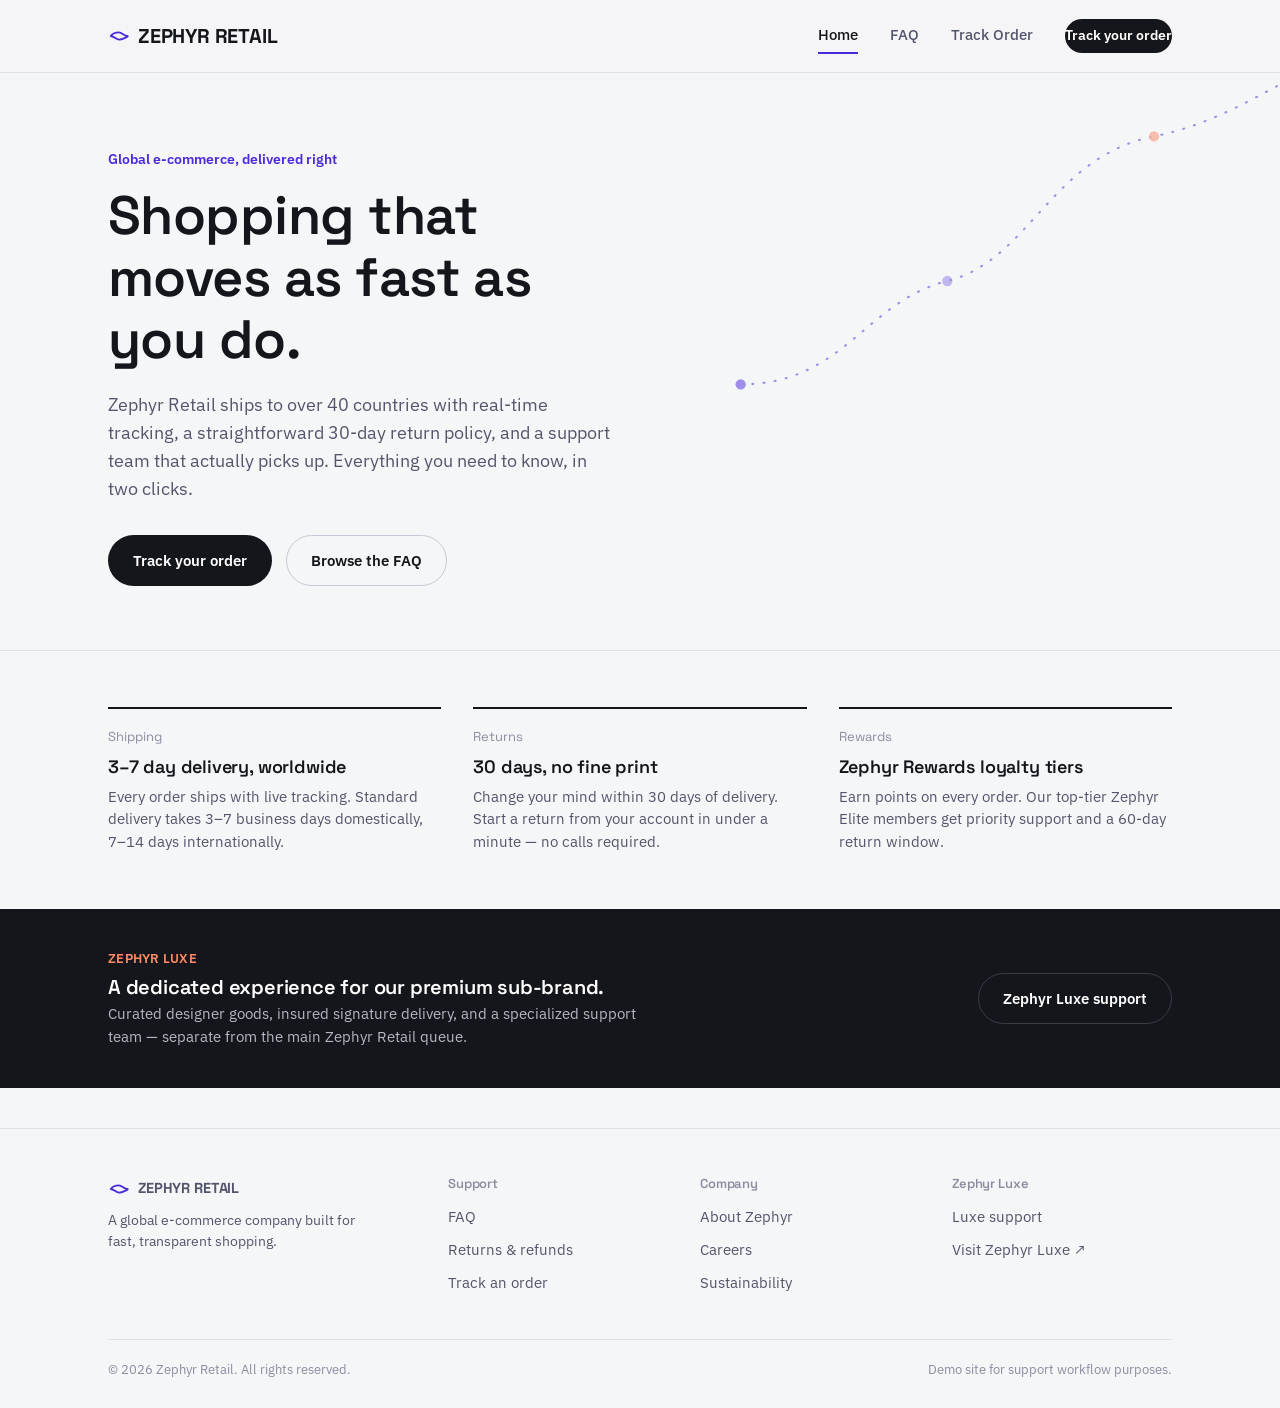
==== index.html @ 46181627 "Initial commit: Zephyr Retail demo site" ====
<!DOCTYPE html>
<html lang="en">
<head>
<meta charset="UTF-8">
<meta name="viewport" content="width=device-width, initial-scale=1.0">
<title>Zephyr Retail — Global Shopping, Tracked Every Step</title>
<meta name="description" content="Zephyr Retail is a global e-commerce company with fast worldwide shipping, a 30-day return policy, and real-time order tracking.">
<link rel="icon" href="data:image/svg+xml,<svg xmlns=%22http://www.w3.org/2000/svg%22 viewBox=%220 0 24 24%22><path d=%22M3 12c3-4 6-4 9-4s6 4 9 4-6 4-9 4-6-4-9-4z%22 fill=%22%234B2ADB%22/></svg>">
<link rel="preconnect" href="https://fonts.googleapis.com">
<link rel="preconnect" href="https://fonts.gstatic.com" crossorigin>
<link href="https://fonts.googleapis.com/css2?family=Space+Grotesk:wght@500;600;700&family=IBM+Plex+Sans:wght@400;500;600&display=swap" rel="stylesheet">
<link rel="stylesheet" href="styles.css">
</head>
<body>

<header class="site-header">
  <div class="wrap">
    <a href="index.html" class="logo">
      <svg viewBox="0 0 24 24" fill="none" xmlns="http://www.w3.org/2000/svg"><path d="M3 12c3-4 6-4 9-4s6 4 9 4-6 4-9 4-6-4-9-4z" stroke="#4B2ADB" stroke-width="2" stroke-linecap="round" stroke-linejoin="round"/></svg>
      ZEPHYR RETAIL
    </a>
    <nav class="nav-links">
      <a href="index.html" class="active">Home</a>
      <a href="faq.html">FAQ</a>
      <a href="track-order.html">Track Order</a>
      <a href="track-order.html" class="nav-cta">Track your order</a>
    </nav>
  </div>
</header>

<section class="hero">
  <svg class="hero-route" viewBox="0 0 600 400" fill="none" xmlns="http://www.w3.org/2000/svg" aria-hidden="true">
    <path d="M20 340C120 340 140 260 220 240C300 220 320 120 420 100C480 88 520 60 580 30" stroke="#4B2ADB" stroke-width="2" stroke-dasharray="1 10" stroke-linecap="round"/>
    <circle cx="20" cy="340" r="5" fill="#4B2ADB"/>
    <circle cx="220" cy="240" r="5" fill="#4B2ADB" opacity="0.6"/>
    <circle cx="420" cy="100" r="5" fill="#FF6A3D" opacity="0.8"/>
    <circle cx="580" cy="30" r="6" fill="#FF6A3D"/>
  </svg>
  <div class="wrap">
    <p class="eyebrow">Global e-commerce, delivered right</p>
    <h1>Shopping that moves as fast as you do.</h1>
    <p class="lede">Zephyr Retail ships to over 40 countries with real-time tracking, a straightforward 30-day return policy, and a support team that actually picks up. Everything you need to know, in two clicks.</p>
    <div class="btn-row">
      <a href="track-order.html" class="btn btn-primary">Track your order</a>
      <a href="faq.html" class="btn btn-ghost">Browse the FAQ</a>
    </div>
  </div>
</section>

<section class="value-strip">
  <div class="wrap">
    <div class="value-grid">
      <div class="value-card">
        <div class="num">Shipping</div>
        <h3>3–7 day delivery, worldwide</h3>
        <p>Every order ships with live tracking. Standard delivery takes 3–7 business days domestically, 7–14 days internationally.</p>
      </div>
      <div class="value-card">
        <div class="num">Returns</div>
        <h3>30 days, no fine print</h3>
        <p>Change your mind within 30 days of delivery. Start a return from your account in under a minute — no calls required.</p>
      </div>
      <div class="value-card">
        <div class="num">Rewards</div>
        <h3>Zephyr Rewards loyalty tiers</h3>
        <p>Earn points on every order. Our top-tier Zephyr Elite members get priority support and a 60-day return window.</p>
      </div>
    </div>
  </div>
</section>

<section class="luxe-strip">
  <div class="wrap">
    <div>
      <span class="luxe-tag">ZEPHYR LUXE</span>
      <h2>A dedicated experience for our premium sub-brand.</h2>
      <p>Curated designer goods, insured signature delivery, and a specialized support team — separate from the main Zephyr Retail queue.</p>
    </div>
    <a href="faq.html#luxe" class="btn btn-ghost" style="border-color:#3A3B47;color:#fff;">Zephyr Luxe support</a>
  </div>
</section>

<footer class="site-footer">
  <div class="wrap">
    <div class="footer-grid">
      <div>
        <a href="index.html" class="logo" style="margin-bottom:10px;">
          <svg viewBox="0 0 24 24" fill="none" xmlns="http://www.w3.org/2000/svg"><path d="M3 12c3-4 6-4 9-4s6 4 9 4-6 4-9 4-6-4-9-4z" stroke="#4B2ADB" stroke-width="2" stroke-linecap="round" stroke-linejoin="round"/></svg>
          ZEPHYR RETAIL
        </a>
        <p style="font-size:14px;max-width:32ch;">A global e-commerce company built for fast, transparent shopping.</p>
      </div>
      <div>
        <h4>Support</h4>
        <ul>
          <li><a href="faq.html">FAQ</a></li>
          <li><a href="faq.html#returns">Returns &amp; refunds</a></li>
          <li><a href="track-order.html">Track an order</a></li>
        </ul>
      </div>
      <div>
        <h4>Company</h4>
        <ul>
          <li><a href="#">About Zephyr</a></li>
          <li><a href="#">Careers</a></li>
          <li><a href="#">Sustainability</a></li>
        </ul>
      </div>
      <div>
        <h4>Zephyr Luxe</h4>
        <ul>
          <li><a href="faq.html#luxe">Luxe support</a></li>
          <li><a href="#">Visit Zephyr Luxe ↗</a></li>
        </ul>
      </div>
    </div>
    <div class="footer-bottom">
      <span>© 2026 Zephyr Retail. All rights reserved.</span>
      <span>Demo site for support workflow purposes.</span>
    </div>
  </div>
</footer>

</body>
</html>
---- styles.css ----
/* ============================================================
   Zephyr Retail — shared stylesheet
   ============================================================ */

:root {
  --bg: #F5F6F8;
  --bg-raised: #FFFFFF;
  --ink: #15161C;
  --ink-soft: #53566B;
  --ink-faint: #8A8DA0;
  --brand: #4B2ADB;
  --brand-dark: #341FA0;
  --brand-tint: #EDE9FC;
  --accent: #FF6A3D;
  --accent-tint: #FFE9E0;
  --success: #1E9169;
  --success-tint: #E4F5EE;
  --warn: #C97A00;
  --warn-tint: #FBF0DC;
  --line: #E2E1EA;
  --line-strong: #C9C8D6;
  --shadow: 0 1px 2px rgba(21, 22, 28, 0.04);
  --radius: 10px;
  --max: 1120px;
}

* { box-sizing: border-box; }

html { scroll-behavior: smooth; }

body {
  margin: 0;
  background: var(--bg);
  color: var(--ink);
  font-family: "IBM Plex Sans", -apple-system, BlinkMacSystemFont, "Segoe UI", sans-serif;
  font-size: 16px;
  line-height: 1.55;
  -webkit-font-smoothing: antialiased;
}

h1, h2, h3, h4 {
  font-family: "Space Grotesk", "IBM Plex Sans", sans-serif;
  font-weight: 600;
  line-height: 1.15;
  margin: 0 0 0.5em 0;
  letter-spacing: -0.01em;
}

p { margin: 0 0 1em 0; max-width: 62ch; color: var(--ink-soft); }

a { color: var(--brand); text-decoration: none; }
a:hover { text-decoration: underline; }

img, svg { display: block; max-width: 100%; }

button, input {
  font-family: inherit;
  font-size: inherit;
}

:focus-visible {
  outline: 2px solid var(--brand);
  outline-offset: 2px;
}

.wrap {
  max-width: var(--max);
  margin: 0 auto;
  padding: 0 28px;
}

/* ---------- Header ---------- */

.site-header {
  position: sticky;
  top: 0;
  z-index: 50;
  background: rgba(245, 246, 248, 0.9);
  backdrop-filter: blur(8px);
  border-bottom: 1px solid var(--line);
}

.site-header .wrap {
  display: flex;
  align-items: center;
  justify-content: space-between;
  height: 72px;
}

.logo {
  display: flex;
  align-items: center;
  gap: 8px;
  font-family: "Space Grotesk", sans-serif;
  font-weight: 700;
  font-size: 20px;
  color: var(--ink);
  letter-spacing: -0.01em;
}

.logo:hover { text-decoration: none; }

.logo svg { width: 22px; height: 22px; }

.nav-links {
  display: flex;
  align-items: center;
  gap: 32px;
}

.nav-links a {
  color: var(--ink-soft);
  font-size: 14.5px;
  font-weight: 500;
  padding: 6px 0;
  border-bottom: 2px solid transparent;
}

.nav-links a:hover { text-decoration: none; color: var(--ink); }

.nav-links a.active {
  color: var(--ink);
  border-bottom-color: var(--brand);
}

.nav-cta {
  background: var(--ink);
  color: #fff !important;
  padding: 9px 18px;
  border-radius: 100px;
  font-size: 14px !important;
  font-weight: 600 !important;
  border-bottom: none !important;
}

.nav-cta:hover { background: var(--brand); text-decoration: none !important; }

/* ---------- Hero ---------- */

.hero {
  position: relative;
  padding: 76px 0 64px;
  overflow: hidden;
}

.hero-route {
  position: absolute;
  right: -60px;
  top: -40px;
  width: 620px;
  max-width: 60vw;
  opacity: 0.5;
  pointer-events: none;
}

.eyebrow {
  color: var(--brand);
  font-weight: 600;
  font-size: 14px;
  margin-bottom: 14px;
}

.hero h1 {
  font-size: clamp(34px, 5vw, 54px);
  max-width: 15ch;
  margin-bottom: 20px;
}

.hero .lede {
  font-size: 18px;
  max-width: 46ch;
  color: var(--ink-soft);
  margin-bottom: 32px;
}

.btn-row { display: flex; gap: 14px; flex-wrap: wrap; }

.btn {
  display: inline-flex;
  align-items: center;
  gap: 8px;
  padding: 13px 24px;
  border-radius: 100px;
  font-weight: 600;
  font-size: 15px;
  border: 1px solid transparent;
  cursor: pointer;
}

.btn:hover { text-decoration: none; }

.btn-primary { background: var(--ink); color: #fff; }
.btn-primary:hover { background: var(--brand); }

.btn-ghost { background: transparent; color: var(--ink); border-color: var(--line-strong); }
.btn-ghost:hover { border-color: var(--ink); background: var(--bg-raised); }

/* ---------- Value strip ---------- */

.value-strip {
  border-top: 1px solid var(--line);
  padding: 56px 0;
}

.value-grid {
  display: grid;
  grid-template-columns: repeat(3, 1fr);
  gap: 32px;
}

.value-card { border-top: 2px solid var(--ink); padding-top: 18px; }

.value-card .num {
  font-family: "Space Grotesk", sans-serif;
  font-size: 13px;
  color: var(--ink-faint);
  margin-bottom: 10px;
}

.value-card h3 { font-size: 18px; margin-bottom: 8px; }

.value-card p { font-size: 14.5px; margin-bottom: 0; }

/* ---------- Luxe strip ---------- */

.luxe-strip {
  background: var(--ink);
  color: #fff;
  padding: 40px 0;
}

.luxe-strip .wrap {
  display: flex;
  align-items: center;
  justify-content: space-between;
  gap: 24px;
  flex-wrap: wrap;
}

.luxe-strip h2 {
  font-size: 20px;
  color: #fff;
  margin-bottom: 4px;
}

.luxe-strip p { color: #B7B6C4; margin-bottom: 0; font-size: 14.5px; }

.luxe-tag {
  font-size: 12.5px;
  color: #FF8A64;
  font-weight: 600;
  letter-spacing: 0.02em;
  margin-bottom: 8px;
  display: block;
}

/* ---------- Footer ---------- */

.site-footer {
  border-top: 1px solid var(--line);
  padding: 48px 0 28px;
  margin-top: 40px;
}

.footer-grid {
  display: grid;
  grid-template-columns: 1.4fr 1fr 1fr 1fr;
  gap: 32px;
  margin-bottom: 36px;
}

.footer-grid h4 {
  font-size: 13px;
  color: var(--ink-faint);
  font-weight: 600;
  margin-bottom: 12px;
}

.footer-grid ul { list-style: none; margin: 0; padding: 0; }
.footer-grid li { margin-bottom: 8px; }
.footer-grid a { color: var(--ink-soft); font-size: 14.5px; }
.footer-grid a:hover { color: var(--brand); }

.footer-bottom {
  display: flex;
  justify-content: space-between;
  padding-top: 20px;
  border-top: 1px solid var(--line);
  font-size: 13px;
  color: var(--ink-faint);
  flex-wrap: wrap;
  gap: 8px;
}

/* ---------- Page header (FAQ / Track) ---------- */

.page-head {
  padding: 56px 0 36px;
  border-bottom: 1px solid var(--line);
}

.page-head h1 { font-size: clamp(28px, 4vw, 40px); margin-bottom: 10px; }
.page-head p { font-size: 16px; }

/* ---------- FAQ page ---------- */

.faq-layout { padding: 40px 0 80px; }

.faq-search {
  position: relative;
  margin-bottom: 28px;
}

.faq-search input {
  width: 100%;
  padding: 14px 16px 14px 44px;
  border: 1px solid var(--line-strong);
  border-radius: var(--radius);
  background: var(--bg-raised);
  font-size: 15px;
  color: var(--ink);
}

.faq-search input:focus { border-color: var(--brand); }

.faq-search svg {
  position: absolute;
  left: 15px;
  top: 50%;
  transform: translateY(-50%);
  width: 18px;
  height: 18px;
  color: var(--ink-faint);
}

.faq-filters {
  display: flex;
  gap: 8px;
  flex-wrap: wrap;
  margin-bottom: 36px;
}

.filter-chip {
  border: 1px solid var(--line-strong);
  background: var(--bg-raised);
  color: var(--ink-soft);
  padding: 8px 16px;
  border-radius: 100px;
  font-size: 13.5px;
  font-weight: 500;
  cursor: pointer;
}

.filter-chip:hover { border-color: var(--ink); }

.filter-chip.active {
  background: var(--ink);
  color: #fff;
  border-color: var(--ink);
}

.faq-category {
  margin-bottom: 40px;
}

.faq-category > h2 {
  font-size: 13px;
  text-transform: none;
  color: var(--brand);
  font-weight: 600;
  margin-bottom: 4px;
}

.faq-item {
  border-bottom: 1px solid var(--line);
}

summary.faq-q { list-style: none; cursor: pointer; }
summary.faq-q::-webkit-details-marker { display: none; }

.faq-q {
  width: 100%;
  display: flex;
  align-items: center;
  justify-content: space-between;
  gap: 16px;
  background: none;
  border: none;
  text-align: left;
  padding: 18px 0;
  font-size: 16px;
  font-weight: 500;
  color: var(--ink);
  cursor: pointer;
}

.faq-q .plus {
  flex: none;
  width: 22px;
  height: 22px;
  position: relative;
}

.faq-q .plus::before, .faq-q .plus::after {
  content: "";
  position: absolute;
  background: var(--ink-soft);
  border-radius: 2px;
  transition: transform 0.18s ease;
}

.faq-q .plus::before { width: 14px; height: 2px; top: 10px; left: 4px; }
.faq-q .plus::after { width: 2px; height: 14px; top: 4px; left: 10px; }

.faq-item[open] .faq-q .plus::after { transform: rotate(90deg); opacity: 0; }
.faq-item[open] .faq-q { color: var(--brand); }

.faq-a {
  padding: 0 0 20px 0;
  max-width: 68ch;
}

.faq-a p { margin-bottom: 0; font-size: 15px; }

.faq-empty {
  display: none;
  padding: 60px 0;
  text-align: center;
  color: var(--ink-faint);
}

/* ---------- Track order page ---------- */

.track-layout { padding: 48px 0 90px; }

.track-form {
  background: var(--bg-raised);
  border: 1px solid var(--line);
  border-radius: var(--radius);
  padding: 28px;
  margin-bottom: 20px;
}

.track-form .row {
  display: grid;
  grid-template-columns: 1fr 1fr auto;
  gap: 14px;
  align-items: end;
}

.field label {
  display: block;
  font-size: 13px;
  font-weight: 600;
  color: var(--ink-soft);
  margin-bottom: 6px;
}

.field input {
  width: 100%;
  padding: 12px 14px;
  border: 1px solid var(--line-strong);
  border-radius: 8px;
  font-size: 15px;
  background: var(--bg);
}

.field input:focus { border-color: var(--brand); background: var(--bg-raised); }

.samples {
  display: flex;
  align-items: center;
  gap: 10px;
  flex-wrap: wrap;
  margin-bottom: 48px;
  font-size: 13.5px;
  color: var(--ink-faint);
}

.sample-chip {
  border: 1px dashed var(--line-strong);
  background: transparent;
  color: var(--ink-soft);
  padding: 6px 12px;
  border-radius: 100px;
  font-size: 13px;
  cursor: pointer;
  font-family: "IBM Plex Sans", monospace;
}

.sample-chip:hover { border-color: var(--brand); color: var(--brand); border-style: solid; }

.track-result { display: none; }

.result-loading {
  display: none;
  align-items: center;
  gap: 12px;
  padding: 40px 0;
  color: var(--ink-faint);
  font-size: 14.5px;
}

.spinner {
  width: 18px;
  height: 18px;
  border: 2px solid var(--line);
  border-top-color: var(--brand);
  border-radius: 50%;
  animation: spin 0.7s linear infinite;
}

@keyframes spin { to { transform: rotate(360deg); } }

.result-notfound {
  display: none;
  padding: 44px 32px;
  border: 1px dashed var(--line-strong);
  border-radius: var(--radius);
  text-align: center;
}

.result-notfound h3 { margin-bottom: 8px; }

.order-card {
  background: var(--bg-raised);
  border: 1px solid var(--line);
  border-radius: var(--radius);
  overflow: hidden;
}

.order-card-head {
  padding: 24px 28px;
  border-bottom: 1px solid var(--line);
  display: flex;
  justify-content: space-between;
  align-items: flex-start;
  flex-wrap: wrap;
  gap: 16px;
}

.order-card-head .oid {
  font-size: 12.5px;
  color: var(--ink-faint);
  font-family: "IBM Plex Sans", monospace;
  margin-bottom: 4px;
}

.order-card-head h3 { font-size: 20px; margin-bottom: 6px; }

.order-meta { font-size: 14px; color: var(--ink-soft); }

.status-badge {
  display: inline-flex;
  align-items: center;
  gap: 6px;
  padding: 7px 14px;
  border-radius: 100px;
  font-size: 13px;
  font-weight: 600;
}

.status-badge .dot { width: 7px; height: 7px; border-radius: 50%; background: currentColor; }

.status-delivered { background: var(--success-tint); color: var(--success); }
.status-transit { background: var(--accent-tint); color: var(--accent); }
.status-processing { background: var(--warn-tint); color: var(--warn); }
.status-shipped { background: var(--brand-tint); color: var(--brand); }

/* Timeline */

.timeline {
  padding: 32px 28px 8px;
  position: relative;
}

.timeline-track {
  display: flex;
  justify-content: space-between;
  position: relative;
}

.timeline-track::before {
  content: "";
  position: absolute;
  top: 9px;
  left: 9px;
  right: 9px;
  height: 2px;
  background: var(--line-strong);
  z-index: 0;
}

.timeline-fill {
  position: absolute;
  top: 9px;
  left: 9px;
  height: 2px;
  background: var(--brand);
  z-index: 1;
  transition: width 0.5s ease;
}

.tl-step {
  position: relative;
  z-index: 2;
  display: flex;
  flex-direction: column;
  align-items: center;
  gap: 10px;
  flex: 1;
  text-align: center;
}

.tl-dot {
  width: 20px;
  height: 20px;
  border-radius: 50%;
  background: var(--bg-raised);
  border: 2px solid var(--line-strong);
}

.tl-step.done .tl-dot { background: var(--brand); border-color: var(--brand); }
.tl-step.current .tl-dot {
  background: var(--accent);
  border-color: var(--accent);
  box-shadow: 0 0 0 4px var(--accent-tint);
}

.tl-label { font-size: 12.5px; font-weight: 600; color: var(--ink-faint); max-width: 90px; }
.tl-step.done .tl-label, .tl-step.current .tl-label { color: var(--ink); }
.tl-date { font-size: 11.5px; color: var(--ink-faint); }

.order-details {
  padding: 24px 28px 28px;
  display: grid;
  grid-template-columns: 1.3fr 1fr;
  gap: 32px;
  border-top: 1px solid var(--line);
  margin-top: 12px;
}

.detail-block h4 {
  font-size: 12.5px;
  text-transform: uppercase;
  letter-spacing: 0.04em;
  color: var(--ink-faint);
  font-weight: 600;
  margin-bottom: 12px;
}

.item-row {
  display: flex;
  justify-content: space-between;
  padding: 10px 0;
  border-bottom: 1px solid var(--line);
  font-size: 14.5px;
}

.item-row:last-child { border-bottom: none; }
.item-row .name { color: var(--ink); }
.item-row .qty { color: var(--ink-faint); font-size: 13px; }

.kv { display: flex; justify-content: space-between; padding: 7px 0; font-size: 14.5px; }
.kv .k { color: var(--ink-faint); }
.kv .v { color: var(--ink); font-weight: 500; text-align: right; }

.help-note {
  margin-top: 20px;
  padding: 16px 18px;
  background: var(--bg);
  border-radius: 8px;
  font-size: 13.5px;
  color: var(--ink-soft);
}

.help-note a { font-weight: 600; }

/* ---------- Responsive ---------- */

@media (max-width: 860px) {
  .value-grid { grid-template-columns: 1fr; gap: 28px; }
  .footer-grid { grid-template-columns: 1fr 1fr; }
  .order-details { grid-template-columns: 1fr; }
  .track-form .row { grid-template-columns: 1fr; }
  .nav-links { gap: 18px; }
}

@media (max-width: 640px) {
  .nav-links a:not(.nav-cta) { display: none; }
  .footer-grid { grid-template-columns: 1fr; }
  .timeline-track { flex-wrap: wrap; row-gap: 24px; }
  .timeline-track::before, .timeline-fill { display: none; }
  .tl-step { flex-basis: 45%; }
}

@media (prefers-reduced-motion: reduce) {
  * { animation-duration: 0.001ms !important; transition-duration: 0.001ms !important; }
  html { scroll-behavior: auto; }
}
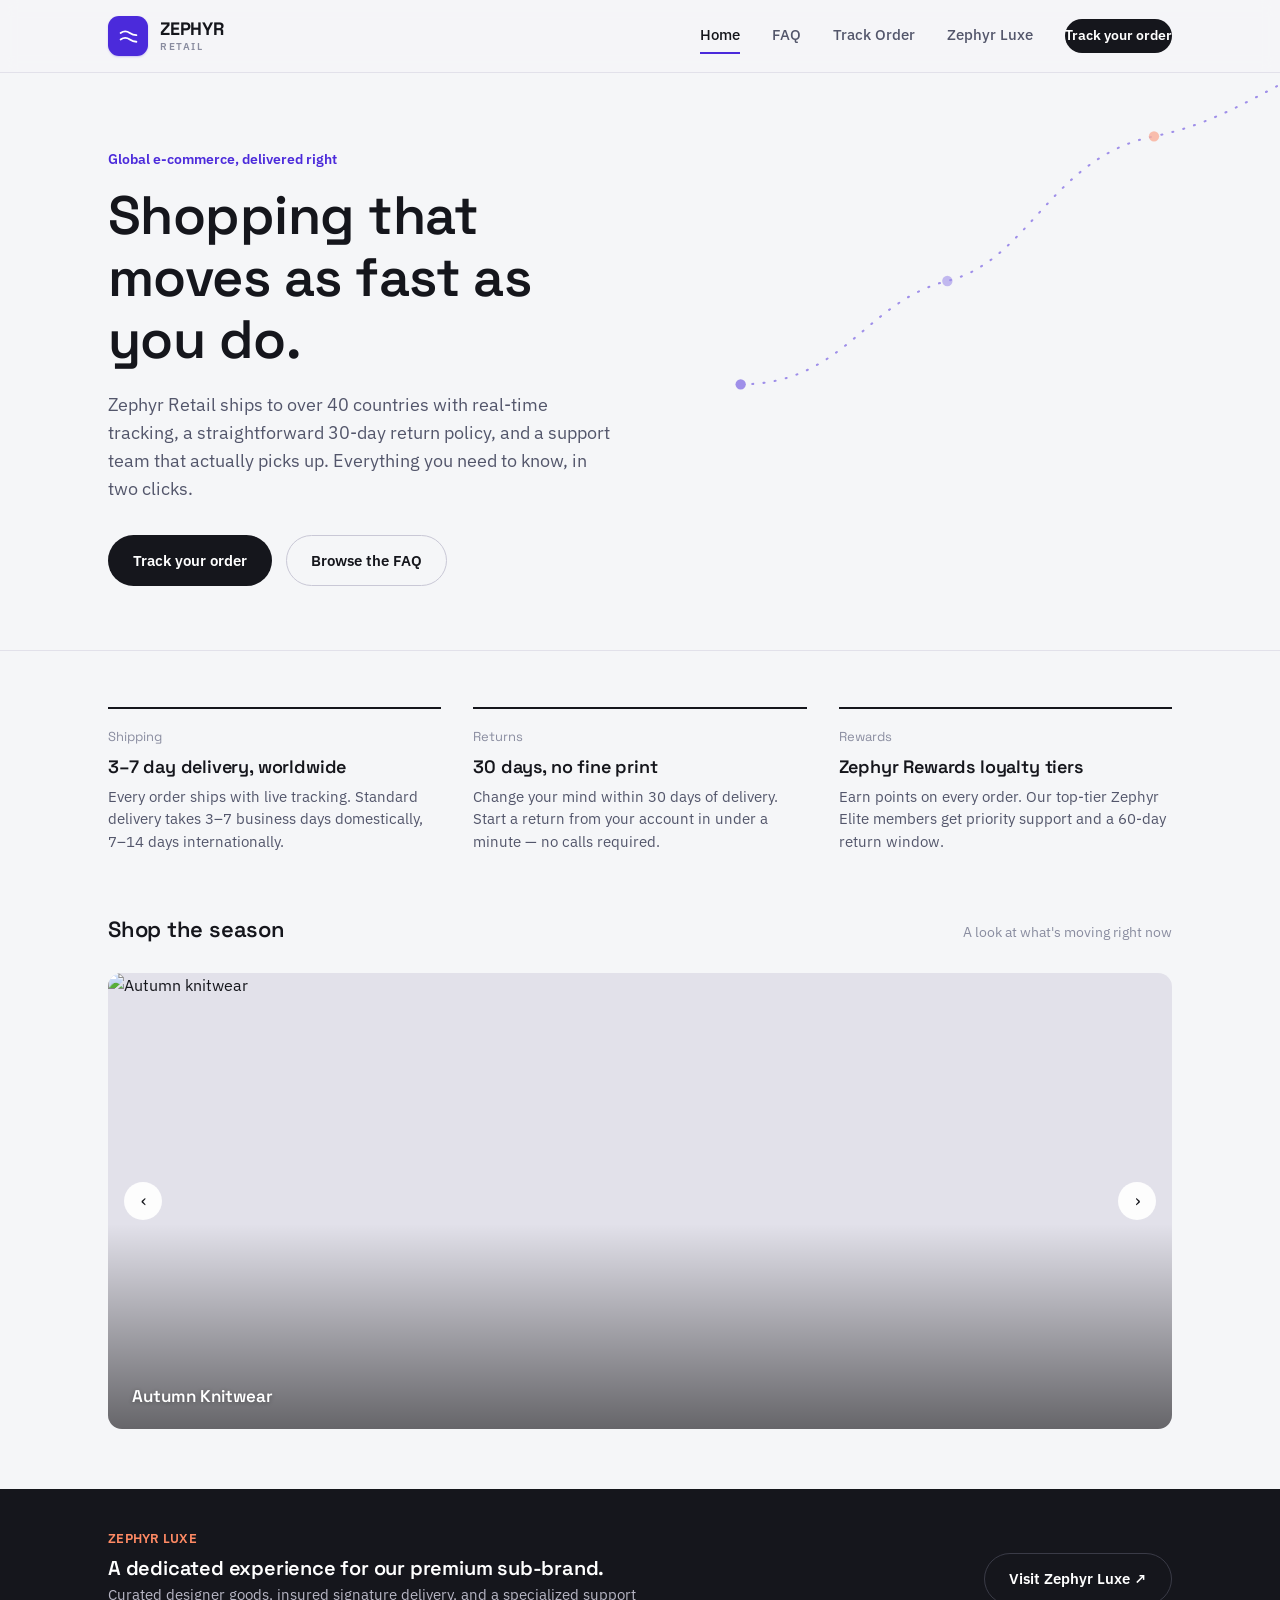
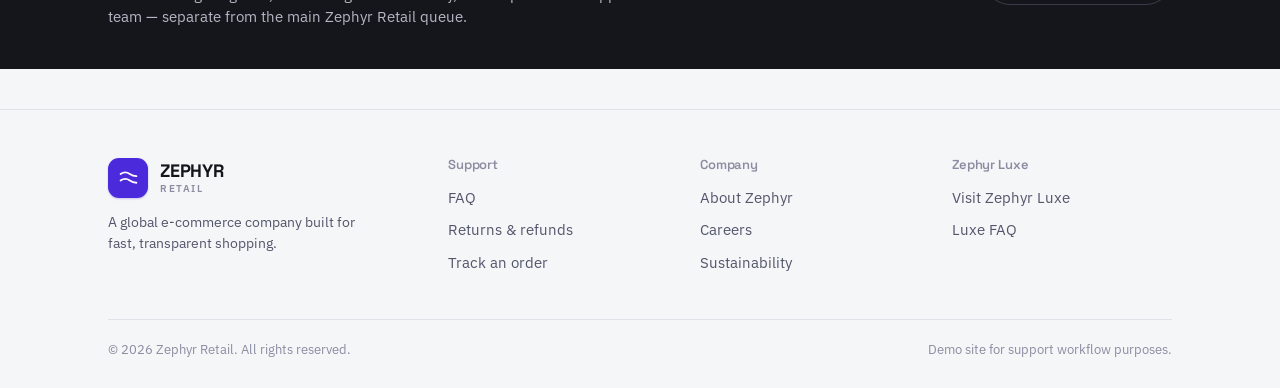
==== commit fb993446: "Initial commit: Zephyr Retail demo site" ====
--- a/index.html
+++ b/index.html
@@ -16,13 +16,14 @@
 <header class="site-header">
   <div class="wrap">
     <a href="index.html" class="logo">
-      <svg viewBox="0 0 24 24" fill="none" xmlns="http://www.w3.org/2000/svg"><path d="M3 12c3-4 6-4 9-4s6 4 9 4-6 4-9 4-6-4-9-4z" stroke="#4B2ADB" stroke-width="2" stroke-linecap="round" stroke-linejoin="round"/></svg>
-      ZEPHYR RETAIL
+      <span class="logo-mark"><svg viewBox="0 0 24 24" fill="none" xmlns="http://www.w3.org/2000/svg"><path d="M3 8c3.5-2.5 7-2.5 10.5 0S21 10.5 21 10.5M3 15.5c3.5-2.5 7-2.5 10.5 0s7.5 2.5 7.5 2.5" stroke="white" stroke-width="2.1" stroke-linecap="round" stroke-linejoin="round"/></svg></span>
+      <span class="logo-word"><strong>ZEPHYR</strong><small>RETAIL</small></span>
     </a>
     <nav class="nav-links">
       <a href="index.html" class="active">Home</a>
       <a href="faq.html">FAQ</a>
       <a href="track-order.html">Track Order</a>
+      <a href="zephyr-luxe.html">Zephyr Luxe</a>
       <a href="track-order.html" class="nav-cta">Track your order</a>
     </nav>
   </div>
@@ -69,6 +70,38 @@
   </div>
 </section>
 
+<section class="carousel-section">
+  <div class="wrap">
+    <div class="section-head">
+      <h2>Shop the season</h2>
+      <p class="section-sub">A look at what's moving right now</p>
+    </div>
+    <div class="carousel" data-carousel>
+      <div class="carousel-track">
+        <div class="carousel-slide">
+          <img src="https://loremflickr.com/900/386/fashion,knitwear/lock=101" alt="Autumn knitwear" loading="lazy">
+          <span class="carousel-caption">Autumn Knitwear</span>
+        </div>
+        <div class="carousel-slide">
+          <img src="https://loremflickr.com/900/386/sneakers,shoes/lock=102" alt="Everyday sneakers" loading="lazy">
+          <span class="carousel-caption">Everyday Sneakers</span>
+        </div>
+        <div class="carousel-slide">
+          <img src="https://loremflickr.com/900/386/travel,luggage/lock=103" alt="Travel essentials" loading="lazy">
+          <span class="carousel-caption">Travel Essentials</span>
+        </div>
+        <div class="carousel-slide">
+          <img src="https://loremflickr.com/900/386/home,interior/lock=104" alt="Home and living" loading="lazy">
+          <span class="carousel-caption">Home &amp; Living</span>
+        </div>
+      </div>
+      <button class="carousel-arrow prev" aria-label="Previous slide">‹</button>
+      <button class="carousel-arrow next" aria-label="Next slide">›</button>
+      <div class="carousel-dots"></div>
+    </div>
+  </div>
+</section>
+
 <section class="luxe-strip">
   <div class="wrap">
     <div>
@@ -76,7 +109,7 @@
       <h2>A dedicated experience for our premium sub-brand.</h2>
       <p>Curated designer goods, insured signature delivery, and a specialized support team — separate from the main Zephyr Retail queue.</p>
     </div>
-    <a href="faq.html#luxe" class="btn btn-ghost" style="border-color:#3A3B47;color:#fff;">Zephyr Luxe support</a>
+    <a href="zephyr-luxe.html" class="btn btn-ghost" style="border-color:#3A3B47;color:#fff;">Visit Zephyr Luxe ↗</a>
   </div>
 </section>
 
@@ -84,9 +117,9 @@
   <div class="wrap">
     <div class="footer-grid">
       <div>
-        <a href="index.html" class="logo" style="margin-bottom:10px;">
-          <svg viewBox="0 0 24 24" fill="none" xmlns="http://www.w3.org/2000/svg"><path d="M3 12c3-4 6-4 9-4s6 4 9 4-6 4-9 4-6-4-9-4z" stroke="#4B2ADB" stroke-width="2" stroke-linecap="round" stroke-linejoin="round"/></svg>
-          ZEPHYR RETAIL
+        <a href="index.html" class="logo" style="margin-bottom:14px;">
+          <span class="logo-mark"><svg viewBox="0 0 24 24" fill="none" xmlns="http://www.w3.org/2000/svg"><path d="M3 8c3.5-2.5 7-2.5 10.5 0S21 10.5 21 10.5M3 15.5c3.5-2.5 7-2.5 10.5 0s7.5 2.5 7.5 2.5" stroke="white" stroke-width="2.1" stroke-linecap="round" stroke-linejoin="round"/></svg></span>
+          <span class="logo-word"><strong>ZEPHYR</strong><small>RETAIL</small></span>
         </a>
         <p style="font-size:14px;max-width:32ch;">A global e-commerce company built for fast, transparent shopping.</p>
       </div>
@@ -109,8 +142,8 @@
       <div>
         <h4>Zephyr Luxe</h4>
         <ul>
-          <li><a href="faq.html#luxe">Luxe support</a></li>
-          <li><a href="#">Visit Zephyr Luxe ↗</a></li>
+          <li><a href="zephyr-luxe.html">Visit Zephyr Luxe</a></li>
+          <li><a href="faq.html#luxe">Luxe FAQ</a></li>
         </ul>
       </div>
     </div>
--- a/styles.css
+++ b/styles.css
@@ -90,17 +90,54 @@
 .logo {
   display: flex;
   align-items: center;
-  gap: 8px;
+  gap: 12px;
+  color: var(--ink);
+}
+
+.logo:hover { text-decoration: none; }
+
+.logo-mark {
+  flex: none;
+  width: 40px;
+  height: 40px;
+  border-radius: 11px;
+  background: var(--brand);
+  display: flex;
+  align-items: center;
+  justify-content: center;
+  box-shadow: 0 1px 2px rgba(75, 42, 219, 0.25);
+}
+
+.logo-mark svg { width: 21px; height: 21px; }
+
+.logo-word {
+  display: flex;
+  flex-direction: column;
+  line-height: 1;
+  gap: 4px;
+}
+
+.logo-word strong {
   font-family: "Space Grotesk", sans-serif;
   font-weight: 700;
-  font-size: 20px;
+  font-size: 18px;
+  letter-spacing: -0.01em;
   color: var(--ink);
-  letter-spacing: -0.01em;
-}
-
-.logo:hover { text-decoration: none; }
-
-.logo svg { width: 22px; height: 22px; }
+}
+
+.logo-word small {
+  font-family: "IBM Plex Sans", sans-serif;
+  font-weight: 600;
+  font-size: 10px;
+  letter-spacing: 0.16em;
+  color: var(--ink-faint);
+}
+
+/* Zephyr Luxe variant: gold badge on dark ink */
+.vip-body .logo-mark { background: #C9A86A; box-shadow: 0 1px 2px rgba(0,0,0,0.3); }
+.vip-body .logo-mark svg path { stroke: #17171F; }
+.vip-body .logo-word strong { color: #F5F5F8; }
+.vip-body .logo-word small { color: #8A8A9E; }
 
 .nav-links {
   display: flex;
@@ -678,6 +715,118 @@
 
 /* ---------- Responsive ---------- */
 
+/* ---------- Carousel ---------- */
+
+.carousel-section { padding: 8px 0 60px; }
+
+.carousel-section .section-head {
+  display: flex;
+  justify-content: space-between;
+  align-items: baseline;
+  margin-bottom: 20px;
+}
+
+.carousel-section h2 { font-size: 22px; }
+.vip-body .carousel-section h2 { color: #F5F5F8; }
+
+.carousel-section .section-sub { font-size: 14px; color: var(--ink-faint); margin: 0; }
+.vip-body .carousel-section .section-sub { color: #6C6C80; }
+
+.carousel {
+  position: relative;
+  border-radius: 14px;
+  overflow: hidden;
+  aspect-ratio: 21 / 9;
+  background: var(--line);
+}
+
+.carousel-track {
+  display: flex;
+  height: 100%;
+  transition: transform 0.6s cubic-bezier(0.65, 0, 0.35, 1);
+}
+
+.carousel-slide {
+  flex: 0 0 100%;
+  position: relative;
+}
+
+.carousel-slide img {
+  width: 100%;
+  height: 100%;
+  object-fit: cover;
+  display: block;
+}
+
+.carousel-slide::after {
+  content: "";
+  position: absolute;
+  inset: 0;
+  background: linear-gradient(180deg, rgba(0,0,0,0) 55%, rgba(0,0,0,0.55) 100%);
+}
+
+.carousel-caption {
+  position: absolute;
+  left: 24px;
+  bottom: 20px;
+  z-index: 2;
+  color: #fff;
+  font-family: "Space Grotesk", sans-serif;
+  font-weight: 600;
+  font-size: 17px;
+  text-shadow: 0 1px 4px rgba(0,0,0,0.3);
+}
+
+.carousel-arrow {
+  position: absolute;
+  top: 50%;
+  transform: translateY(-50%);
+  z-index: 3;
+  width: 38px;
+  height: 38px;
+  border-radius: 50%;
+  border: none;
+  background: rgba(255,255,255,0.92);
+  color: #15161C;
+  display: flex;
+  align-items: center;
+  justify-content: center;
+  font-size: 18px;
+  cursor: pointer;
+  line-height: 1;
+}
+
+.carousel-arrow:hover { background: #fff; }
+.carousel-arrow.prev { left: 16px; }
+.carousel-arrow.next { right: 16px; }
+
+.carousel-dots {
+  position: absolute;
+  right: 22px;
+  bottom: 22px;
+  z-index: 3;
+  display: flex;
+  gap: 6px;
+}
+
+.carousel-dot {
+  width: 7px;
+  height: 7px;
+  border-radius: 4px;
+  border: none;
+  padding: 0;
+  background: rgba(255,255,255,0.55);
+  cursor: pointer;
+  transition: width 0.2s ease, background 0.2s ease;
+}
+
+.carousel-dot.active { background: #fff; width: 20px; }
+
+@media (max-width: 640px) {
+  .carousel { aspect-ratio: 4 / 3; }
+  .carousel-arrow { width: 32px; height: 32px; font-size: 15px; }
+}
+
 @media (max-width: 860px) {
   .value-grid { grid-template-columns: 1fr; gap: 28px; }
   .footer-grid { grid-template-columns: 1fr 1fr; }
@@ -694,6 +843,221 @@
   .tl-step { flex-basis: 45%; }
 }
 
+/* ---------- VIP Portal (Zephyr Elite) ---------- */
+
+.vip-body {
+  background: #0E0E14;
+  color: #EDEDF2;
+  min-height: 100vh;
+}
+
+.vip-body .site-header {
+  background: rgba(14, 14, 20, 0.9);
+  border-bottom: 1px solid #232330;
+}
+
+.vip-body .logo { color: #EDEDF2; }
+.vip-body .logo svg path { stroke: #C9A86A; }
+.vip-body .nav-links a { color: #9A9AAE; }
+.vip-body .nav-links a:hover { color: #EDEDF2; }
+.vip-body .nav-links a.active { color: #EDEDF2; border-bottom-color: #C9A86A; }
+
+.vip-hero {
+  padding: 64px 0 20px;
+  text-align: center;
+}
+
+.vip-crest {
+  width: 44px;
+  height: 44px;
+  margin: 0 auto 20px;
+  border: 1px solid #3A3A48;
+  border-radius: 50%;
+  display: flex;
+  align-items: center;
+  justify-content: center;
+}
+
+.vip-eyebrow {
+  color: #C9A86A;
+  font-weight: 600;
+  font-size: 13px;
+  letter-spacing: 0.02em;
+  margin-bottom: 12px;
+}
+
+.vip-hero h1 {
+  color: #F5F5F8;
+  font-size: clamp(28px, 4vw, 38px);
+  max-width: 20ch;
+  margin: 0 auto 12px;
+}
+
+.vip-hero .lede {
+  color: #9A9AAE;
+  max-width: 44ch;
+  margin: 0 auto;
+}
+
+.vip-panel {
+  max-width: 420px;
+  margin: 36px auto 90px;
+  padding: 0 28px;
+}
+
+.vip-card {
+  background: #17171F;
+  border: 1px solid #2A2A38;
+  border-radius: 14px;
+  padding: 32px;
+}
+
+.vip-card h2 {
+  color: #F5F5F8;
+  font-size: 18px;
+  margin-bottom: 6px;
+}
+
+.vip-card .sub {
+  color: #8A8A9E;
+  font-size: 13.5px;
+  margin-bottom: 24px;
+}
+
+.vip-field { margin-bottom: 16px; }
+
+.vip-field label {
+  display: block;
+  font-size: 12.5px;
+  font-weight: 600;
+  color: #9A9AAE;
+  margin-bottom: 6px;
+}
+
+.vip-field input {
+  width: 100%;
+  padding: 12px 14px;
+  border-radius: 8px;
+  border: 1px solid #2E2E3C;
+  background: #0E0E14;
+  color: #EDEDF2;
+  font-size: 15px;
+}
+
+.vip-field input:focus { border-color: #C9A86A; }
+
+.vip-submit {
+  width: 100%;
+  padding: 13px;
+  border-radius: 100px;
+  border: none;
+  background: #C9A86A;
+  color: #17171F;
+  font-weight: 700;
+  font-size: 15px;
+  cursor: pointer;
+  margin-top: 6px;
+}
+
+.vip-submit:hover { background: #DABB80; }
+.vip-submit:disabled { opacity: 0.6; cursor: default; }
+
+.vip-error {
+  display: none;
+  background: rgba(255, 106, 61, 0.12);
+  color: #FF9576;
+  border: 1px solid rgba(255, 106, 61, 0.3);
+  border-radius: 8px;
+  padding: 10px 14px;
+  font-size: 13.5px;
+  margin-bottom: 16px;
+}
+
+.vip-hint {
+  margin-top: 18px;
+  padding-top: 16px;
+  border-top: 1px solid #232330;
+  font-size: 12.5px;
+  color: #6C6C80;
+  line-height: 1.6;
+}
+
+.vip-hint code {
+  background: #0E0E14;
+  border: 1px solid #2A2A38;
+  border-radius: 4px;
+  padding: 1px 5px;
+  color: #C9A86A;
+  font-size: 12px;
+}
+
+/* Welcome state (post-login) */
+
+.vip-welcome { display: none; }
+
+.vip-welcome-badge {
+  display: inline-flex;
+  align-items: center;
+  gap: 6px;
+  background: rgba(201, 168, 106, 0.12);
+  border: 1px solid rgba(201, 168, 106, 0.35);
+  color: #C9A86A;
+  padding: 6px 14px;
+  border-radius: 100px;
+  font-size: 12.5px;
+  font-weight: 600;
+  margin-bottom: 18px;
+}
+
+.vip-welcome h2 {
+  color: #F5F5F8;
+  font-size: 22px;
+  margin-bottom: 4px;
+}
+
+.vip-welcome .sub { margin-bottom: 24px; }
+
+.vip-detail-row {
+  display: flex;
+  justify-content: space-between;
+  padding: 11px 0;
+  border-bottom: 1px solid #232330;
+  font-size: 14px;
+}
+
+.vip-detail-row:last-of-type { border-bottom: none; }
+.vip-detail-row .k { color: #8A8A9E; }
+.vip-detail-row .v { color: #EDEDF2; font-weight: 500; text-align: right; }
+
+.vip-chat-cta {
+  width: 100%;
+  margin-top: 24px;
+  padding: 14px;
+  border-radius: 10px;
+  border: none;
+  background: linear-gradient(90deg, #C9A86A, #E4C98A);
+  color: #17171F;
+  font-weight: 700;
+  font-size: 15px;
+  cursor: pointer;
+}
+
+.vip-chat-cta:hover { filter: brightness(1.05); }
+
+.vip-logout {
+  display: block;
+  text-align: center;
+  margin-top: 16px;
+  font-size: 13px;
+  color: #6C6C80;
+  cursor: pointer;
+  background: none;
+  border: none;
+  width: 100%;
+}
+
+.vip-logout:hover { color: #9A9AAE; text-decoration: underline; }
+
 @media (prefers-reduced-motion: reduce) {
   * { animation-duration: 0.001ms !important; transition-duration: 0.001ms !important; }
   html { scroll-behavior: auto; }
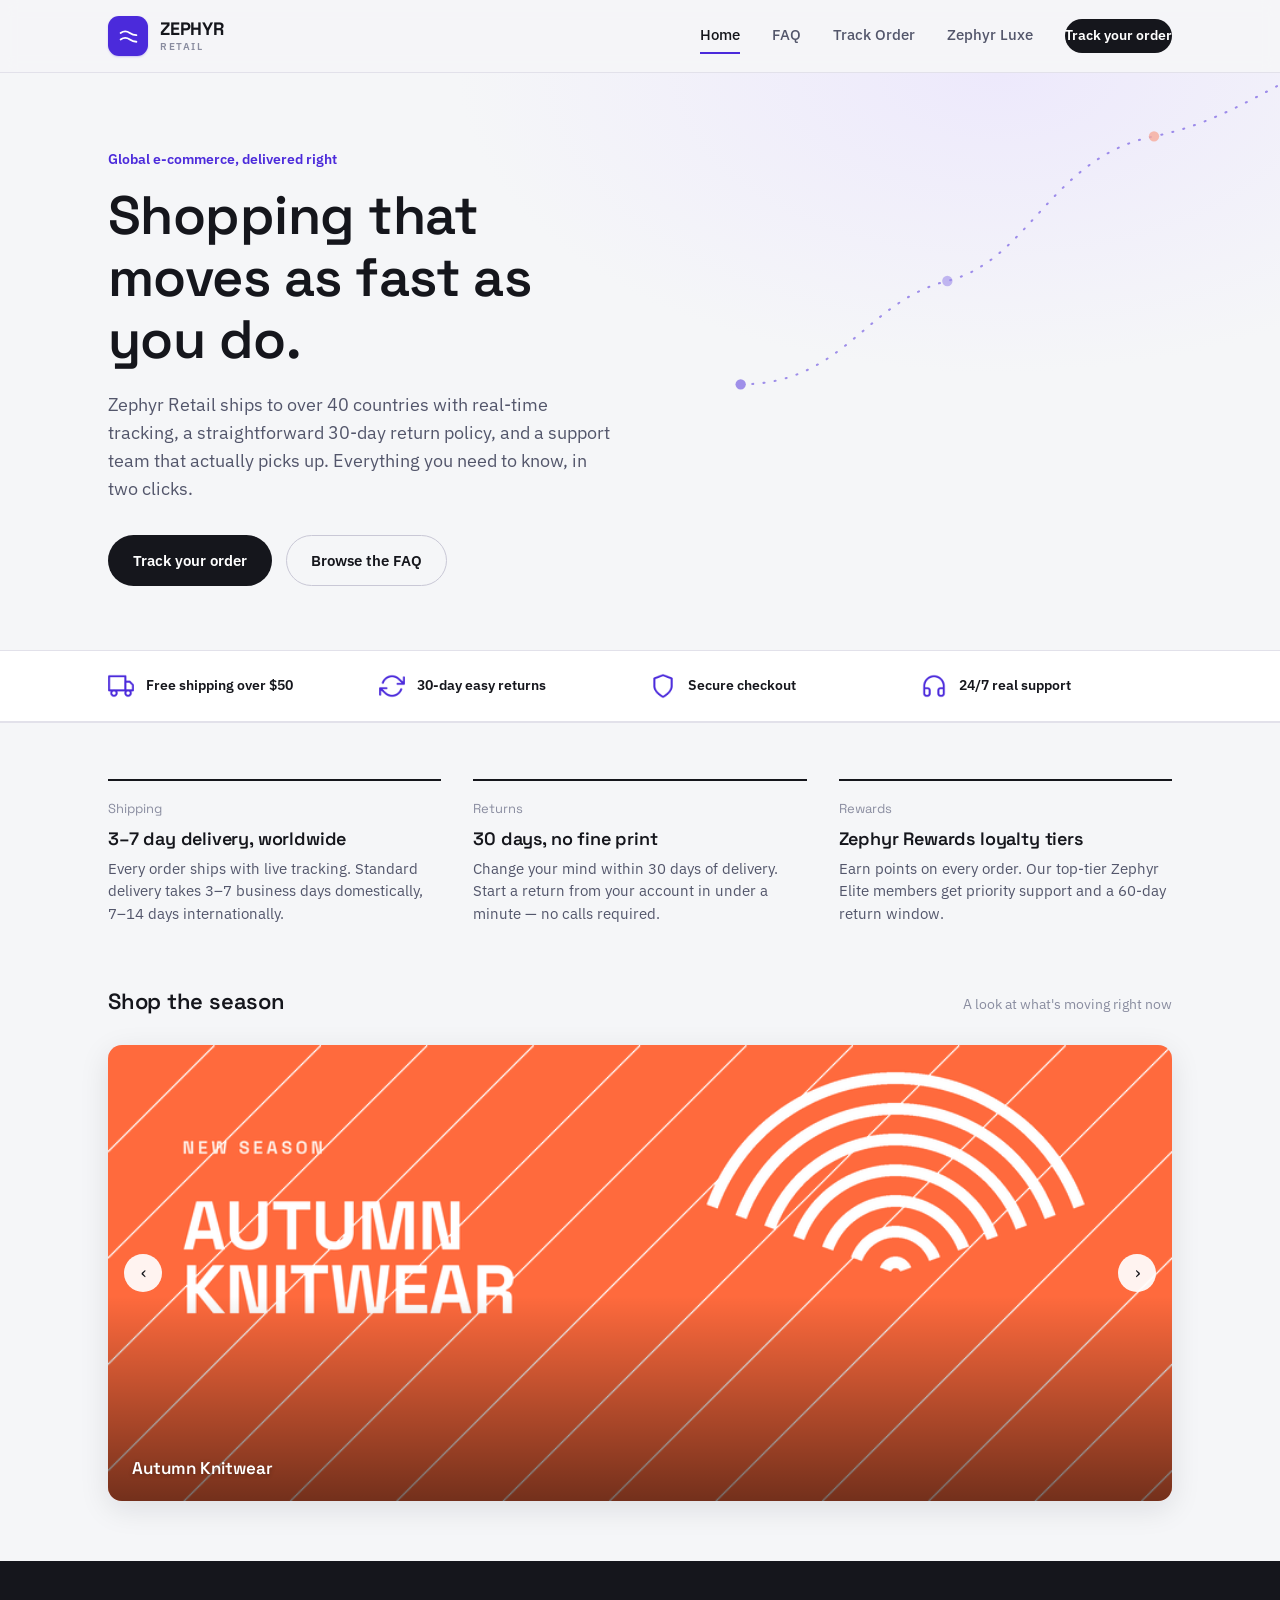
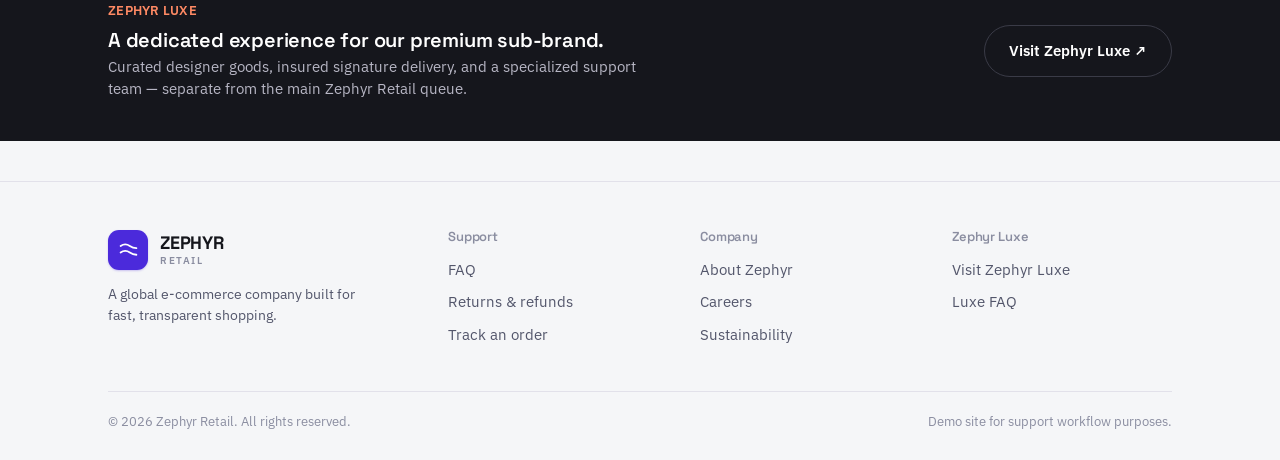
==== commit b2721c4d: "Fix carousel images, add trust strip and hover polish, add Luxe login with real demo account" ====
--- a/index.html
+++ b/index.html
@@ -48,6 +48,17 @@
   </div>
 </section>
 
+<section class="trust-strip">
+  <div class="wrap">
+    <div class="trust-grid">
+      <div class="trust-item"><img src="assets/truck.png" alt=""><span>Free shipping over $50</span></div>
+      <div class="trust-item"><img src="assets/refresh.png" alt=""><span>30-day easy returns</span></div>
+      <div class="trust-item"><img src="assets/shield.png" alt=""><span>Secure checkout</span></div>
+      <div class="trust-item"><img src="assets/headset.png" alt=""><span>24/7 real support</span></div>
+    </div>
+  </div>
+</section>
+
 <section class="value-strip">
   <div class="wrap">
     <div class="value-grid">
@@ -79,19 +90,19 @@
     <div class="carousel" data-carousel>
       <div class="carousel-track">
         <div class="carousel-slide">
-          <img src="https://loremflickr.com/900/386/fashion,knitwear/lock=101" alt="Autumn knitwear" loading="lazy">
+          <img src="assets/card-retail-knitwear.png" alt="Autumn knitwear" loading="lazy">
           <span class="carousel-caption">Autumn Knitwear</span>
         </div>
         <div class="carousel-slide">
-          <img src="https://loremflickr.com/900/386/sneakers,shoes/lock=102" alt="Everyday sneakers" loading="lazy">
+          <img src="assets/card-retail-sneakers.png" alt="Everyday sneakers" loading="lazy">
           <span class="carousel-caption">Everyday Sneakers</span>
         </div>
         <div class="carousel-slide">
-          <img src="https://loremflickr.com/900/386/travel,luggage/lock=103" alt="Travel essentials" loading="lazy">
+          <img src="assets/card-retail-travel.png" alt="Travel essentials" loading="lazy">
           <span class="carousel-caption">Travel Essentials</span>
         </div>
         <div class="carousel-slide">
-          <img src="https://loremflickr.com/900/386/home,interior/lock=104" alt="Home and living" loading="lazy">
+          <img src="assets/card-retail-home.png" alt="Home and living" loading="lazy">
           <span class="carousel-caption">Home &amp; Living</span>
         </div>
       </div>
--- a/styles.css
+++ b/styles.css
@@ -151,6 +151,7 @@
   font-weight: 500;
   padding: 6px 0;
   border-bottom: 2px solid transparent;
+  transition: color 0.15s ease, border-color 0.15s ease;
 }
 
 .nav-links a:hover { text-decoration: none; color: var(--ink); }
@@ -178,6 +179,7 @@
   position: relative;
   padding: 76px 0 64px;
   overflow: hidden;
+  background: radial-gradient(ellipse 900px 500px at 78% 0%, var(--brand-tint) 0%, transparent 60%);
 }
 
 .hero-route {
@@ -222,15 +224,54 @@
   font-size: 15px;
   border: 1px solid transparent;
   cursor: pointer;
-}
-
-.btn:hover { text-decoration: none; }
+  transition: background 0.18s ease, border-color 0.18s ease, transform 0.18s ease, box-shadow 0.18s ease;
+}
+
+.btn:hover { text-decoration: none; transform: translateY(-1px); }
+.btn:active { transform: translateY(0); }
 
 .btn-primary { background: var(--ink); color: #fff; }
-.btn-primary:hover { background: var(--brand); }
+.btn-primary:hover { background: var(--brand); box-shadow: 0 6px 16px rgba(75, 42, 219, 0.28); }
 
 .btn-ghost { background: transparent; color: var(--ink); border-color: var(--line-strong); }
 .btn-ghost:hover { border-color: var(--ink); background: var(--bg-raised); }
+
+/* ---------- Trust strip ---------- */
+
+.trust-strip {
+  border-top: 1px solid var(--line);
+  border-bottom: 1px solid var(--line);
+  padding: 22px 0;
+  background: var(--bg-raised);
+}
+
+.trust-grid {
+  display: grid;
+  grid-template-columns: repeat(4, 1fr);
+  gap: 20px;
+}
+
+.trust-item {
+  display: flex;
+  align-items: center;
+  gap: 12px;
+}
+
+.trust-item img { width: 26px; height: 26px; flex: none; }
+
+.trust-item span {
+  font-size: 13.5px;
+  font-weight: 600;
+  color: var(--ink);
+  line-height: 1.3;
+}
+
+@media (max-width: 860px) {
+  .trust-grid { grid-template-columns: 1fr 1fr; }
+}
+@media (max-width: 640px) {
+  .trust-grid { grid-template-columns: 1fr; }
+}
 
 /* ---------- Value strip ---------- */
 
@@ -245,7 +286,12 @@
   gap: 32px;
 }
 
-.value-card { border-top: 2px solid var(--ink); padding-top: 18px; }
+.value-card {
+  border-top: 2px solid var(--ink);
+  padding-top: 18px;
+  transition: transform 0.2s ease, border-color 0.2s ease;
+}
+.value-card:hover { transform: translateY(-3px); border-color: var(--brand); }
 
 .value-card .num {
   font-family: "Space Grotesk", sans-serif;
@@ -564,6 +610,7 @@
   border: 1px solid var(--line);
   border-radius: var(--radius);
   overflow: hidden;
+  box-shadow: 0 4px 24px rgba(21, 22, 28, 0.06);
 }
 
 .order-card-head {
@@ -732,23 +779,25 @@
 .carousel-section .section-sub { font-size: 14px; color: var(--ink-faint); margin: 0; }
 .vip-body .carousel-section .section-sub { color: #6C6C80; }
 
+.carousel-track {
+  display: flex;
+  height: 100%;
+  transition: transform 0.6s cubic-bezier(0.65, 0, 0.35, 1);
+}
+
 .carousel {
   position: relative;
   border-radius: 14px;
   overflow: hidden;
   aspect-ratio: 21 / 9;
   background: var(--line);
-}
-
-.carousel-track {
-  display: flex;
-  height: 100%;
-  transition: transform 0.6s cubic-bezier(0.65, 0, 0.35, 1);
+  box-shadow: 0 8px 30px rgba(21, 22, 28, 0.10);
 }
 
 .carousel-slide {
   flex: 0 0 100%;
   position: relative;
+  overflow: hidden;
 }
 
 .carousel-slide img {
@@ -756,6 +805,11 @@
   height: 100%;
   object-fit: cover;
   display: block;
+  transition: transform 6s ease;
+}
+
+.carousel:hover .carousel-slide img {
+  transform: scale(1.06);
 }
 
 .carousel-slide::after {
@@ -865,6 +919,7 @@
 .vip-hero {
   padding: 64px 0 20px;
   text-align: center;
+  background: radial-gradient(ellipse 800px 420px at 50% -10%, rgba(201, 168, 106, 0.14) 0%, transparent 65%);
 }
 
 .vip-crest {
@@ -995,6 +1050,13 @@
 
 .vip-welcome { display: none; }
 
+.luxe-feature-card {
+  border-top: 2px solid #C9A86A;
+  padding-top: 16px;
+  transition: transform 0.2s ease, opacity 0.2s ease;
+}
+.luxe-feature-card:hover { transform: translateY(-3px); }
+
 .vip-welcome-badge {
   display: inline-flex;
   align-items: center;
